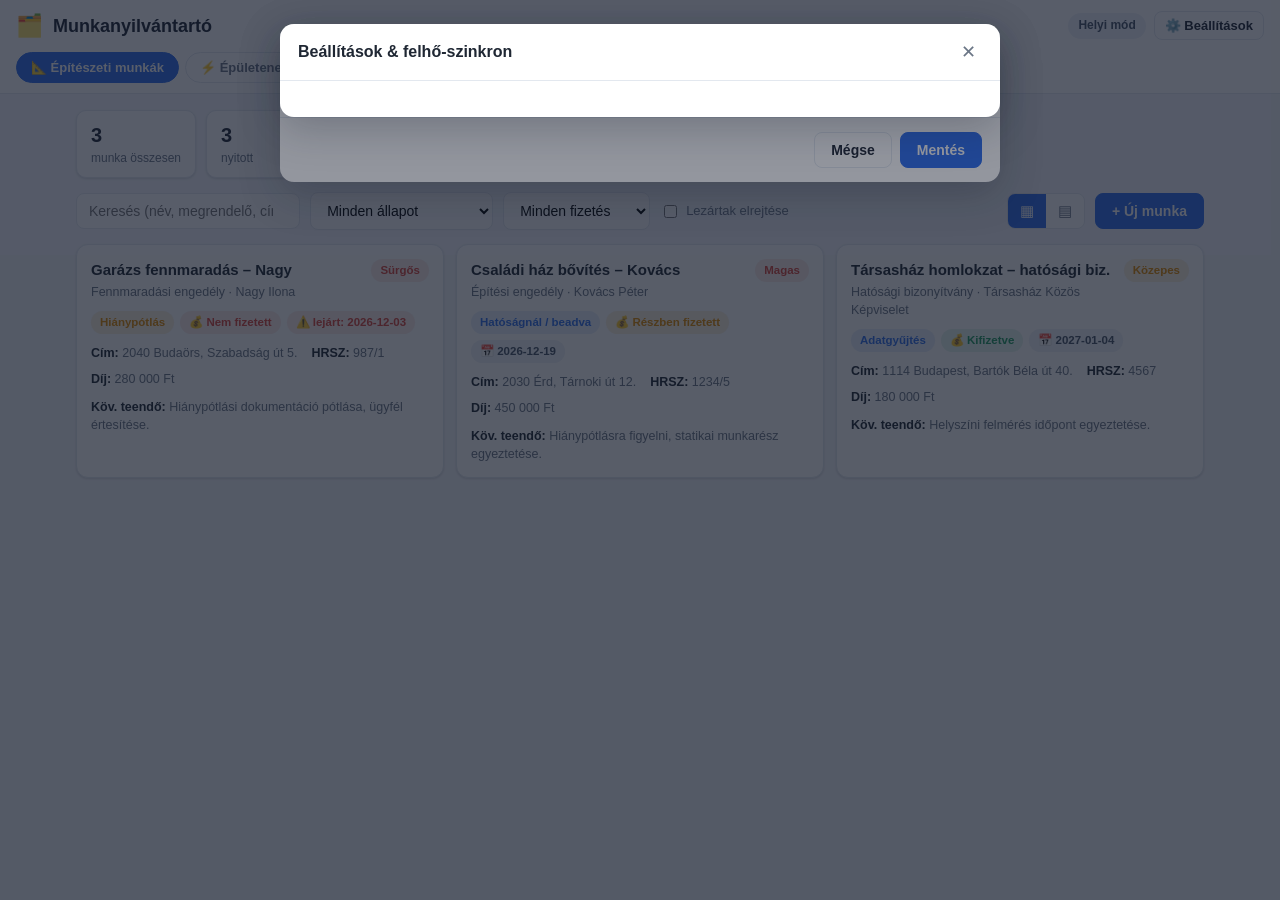
==== index.html @ 5dedd258 "Ujratervezes: statikus grafikus webapp (GitHub Pages + Supabase) Apps Script/Sheets helyett onallo S" ====
<!DOCTYPE html>
<html lang="hu">
<head>
  <meta charset="utf-8">
  <meta name="viewport" content="width=device-width, initial-scale=1">
  <title>Munkanyilvántartó</title>
  <link rel="icon" href="data:image/svg+xml,<svg xmlns='http://www.w3.org/2000/svg' viewBox='0 0 100 100'><text y='.9em' font-size='90'>🗂️</text></svg>">
  <link rel="stylesheet" href="css/styles.css">
</head>
<body>
  <header class="topbar">
    <div class="topbar-row">
      <div class="brand">
        <span class="logo">🗂️</span>
        <h1 id="appTitle">Munkanyilvántartó</h1>
      </div>
      <div class="conn">
        <span id="connBadge" class="conn-badge local" title="Adattárolás módja">Helyi mód</span>
        <button class="btn ghost small" id="settingsBtn">⚙️ Beállítások</button>
      </div>
    </div>
    <nav class="tabs" id="tabs"></nav>
  </header>

  <main>
    <section class="summary" id="summary"></section>

    <section class="toolbar">
      <input type="search" id="search" placeholder="Keresés (név, megrendelő, cím, HRSZ…)">
      <select id="statusFilter"><option value="">Minden állapot</option></select>
      <select id="payFilter">
        <option value="">Minden fizetés</option>
        <option value="Nem fizetett">Nem fizetett</option>
        <option value="Részben fizetett">Részben fizetett</option>
        <option value="Kifizetve">Kifizetve</option>
      </select>
      <label class="chk"><input type="checkbox" id="hideClosed"> Lezártak elrejtése</label>
      <div class="spacer"></div>
      <div class="viewtoggle" id="viewToggle">
        <button data-view="cards" class="active" title="Kártya nézet">▦</button>
        <button data-view="table" title="Táblázat nézet">▤</button>
      </div>
      <button class="btn primary" id="addBtn">+ Új munka</button>
    </section>

    <section id="content"></section>
    <p class="empty" id="emptyState" hidden>Nincs megjeleníthető munka. Hozz létre egyet a „+ Új munka" gombbal.</p>
  </main>

  <!-- Szerkesztő modál -->
  <div class="modal-backdrop" id="modal" hidden>
    <div class="modal" role="dialog" aria-modal="true">
      <div class="modal-head">
        <h2 id="modalTitle">Új munka</h2>
        <button class="icon-btn" id="modalClose" title="Bezár">✕</button>
      </div>
      <form id="recordForm" class="form-grid"></form>
      <div class="modal-foot">
        <button class="btn danger ghost" id="deleteBtn" type="button" hidden>Törlés</button>
        <div class="spacer"></div>
        <button class="btn ghost" id="cancelBtn" type="button">Mégse</button>
        <button class="btn primary" id="saveBtn" type="button">Mentés</button>
      </div>
    </div>
  </div>

  <!-- Beállítások / felhő-kapcsolat modál -->
  <div class="modal-backdrop" id="settingsModal" hidden>
    <div class="modal" role="dialog" aria-modal="true">
      <div class="modal-head">
        <h2>Beállítások &amp; felhő-szinkron</h2>
        <button class="icon-btn" id="settingsClose" title="Bezár">✕</button>
      </div>
      <div class="settings-body" id="settingsBody"></div>
    </div>
  </div>

  <div class="toast" id="toast" hidden></div>
  <div class="loader" id="loader"><div class="spinner"></div></div>

  <script type="module" src="js/app.js"></script>
</body>
</html>
---- css/styles.css ----
:root {
  --bg: #f4f6fa;
  --card: #ffffff;
  --ink: #1f2733;
  --muted: #6b7686;
  --line: #e3e8ef;
  --brand: #2f6fed;
  --brand-dark: #2256c4;
  --danger: #d9453c;
  --ok: #1f9d63;
  --warn: #e08a00;
  --shadow: 0 1px 3px rgba(16,24,40,.08), 0 1px 2px rgba(16,24,40,.06);
}
* { box-sizing: border-box; }
body {
  margin: 0; background: var(--bg); color: var(--ink);
  font-family: -apple-system, BlinkMacSystemFont, "Segoe UI", Roboto, Arial, sans-serif;
  font-size: 14px; line-height: 1.45;
}
h1 { font-size: 18px; margin: 0; }
h2 { font-size: 16px; margin: 0; }
h3 { font-size: 14px; margin: 0 0 8px; }

/* Fejléc */
.topbar { background: #fff; border-bottom: 1px solid var(--line); padding: 10px 16px; position: sticky; top: 0; z-index: 10; }
.topbar-row { display: flex; align-items: center; justify-content: space-between; gap: 12px; flex-wrap: wrap; }
.brand { display: flex; align-items: center; gap: 10px; }
.logo { font-size: 22px; }
.conn { display: flex; align-items: center; gap: 8px; }
.conn-badge { font-size: 12px; font-weight: 700; padding: 4px 10px; border-radius: 999px; }
.conn-badge.local { background: #eef2f8; color: #475467; }
.conn-badge.cloud { background: #e6f6ee; color: var(--ok); }

.tabs { display: flex; gap: 6px; margin-top: 10px; flex-wrap: wrap; }
.tab { border: 1px solid var(--line); background: #fff; color: var(--muted); padding: 7px 14px; border-radius: 999px; cursor: pointer; font-size: 13px; font-weight: 600; }
.tab.active { background: var(--brand); color: #fff; border-color: var(--brand); }

main { max-width: 1160px; margin: 0 auto; padding: 16px; }

/* Összesítő */
.summary { display: flex; gap: 10px; flex-wrap: wrap; margin-bottom: 14px; }
.stat { background: var(--card); border: 1px solid var(--line); border-radius: 10px; padding: 10px 14px; box-shadow: var(--shadow); min-width: 120px; }
.stat .num { font-size: 20px; font-weight: 700; }
.stat .lbl { color: var(--muted); font-size: 12px; }

/* Eszköztár */
.toolbar { display: flex; gap: 10px; align-items: center; flex-wrap: wrap; margin-bottom: 14px; }
.toolbar input[type="search"], .toolbar select { border: 1px solid var(--line); border-radius: 8px; padding: 9px 12px; font-size: 14px; background: #fff; }
.toolbar input[type="search"] { flex: 1; min-width: 200px; }
.chk { display: flex; align-items: center; gap: 6px; color: var(--muted); font-size: 13px; }
.spacer { flex: 1; }
.viewtoggle { display: flex; border: 1px solid var(--line); border-radius: 8px; overflow: hidden; }
.viewtoggle button { border: none; background: #fff; padding: 8px 12px; cursor: pointer; font-size: 15px; color: var(--muted); }
.viewtoggle button.active { background: var(--brand); color: #fff; }

/* Gombok */
.btn { border: 1px solid var(--line); background: #fff; color: var(--ink); padding: 9px 16px; border-radius: 8px; cursor: pointer; font-size: 14px; font-weight: 600; }
.btn.small { padding: 6px 10px; font-size: 13px; }
.btn.primary { background: var(--brand); border-color: var(--brand); color: #fff; }
.btn.primary:hover { background: var(--brand-dark); }
.btn.ghost { background: transparent; }
.btn.danger { color: var(--danger); border-color: var(--danger); }
.btn.danger.ghost:hover { background: #fdecea; }
.btn:disabled { opacity: .5; cursor: not-allowed; }
.icon-btn { border: none; background: none; font-size: 18px; cursor: pointer; color: var(--muted); }

/* Kártyák */
.cards { display: grid; grid-template-columns: repeat(auto-fill, minmax(320px, 1fr)); gap: 12px; }
.card { background: var(--card); border: 1px solid var(--line); border-radius: 12px; padding: 14px; box-shadow: var(--shadow); cursor: pointer; transition: transform .05s; }
.card:hover { border-color: #cdd6e4; }
.card:active { transform: scale(.997); }
.card-head { display: flex; justify-content: space-between; gap: 8px; align-items: start; }
.card-title { font-weight: 700; font-size: 15px; }
.card-sub { color: var(--muted); font-size: 12.5px; margin-top: 2px; }
.card-row { display: flex; gap: 8px 14px; flex-wrap: wrap; margin-top: 10px; font-size: 12.5px; color: var(--muted); }
.card-row b { color: var(--ink); font-weight: 600; }
.badges { display: flex; gap: 6px; flex-wrap: wrap; margin-top: 10px; }
.badge { font-size: 11.5px; font-weight: 700; padding: 3px 9px; border-radius: 999px; background: #eef2f8; color: #475467; }
.badge.green { background: #e6f6ee; color: var(--ok); }
.badge.red { background: #fdecea; color: var(--danger); }
.badge.amber { background: #fdf2e0; color: var(--warn); }
.badge.blue { background: #e8f0fe; color: var(--brand); }
.badge.due { background: #fdecea; color: var(--danger); }
.badge.soon { background: #fdf2e0; color: var(--warn); }

/* Táblázat nézet */
.table-wrap { overflow-x: auto; background: var(--card); border: 1px solid var(--line); border-radius: 12px; box-shadow: var(--shadow); }
table.grid { width: 100%; border-collapse: collapse; font-size: 13px; }
table.grid th, table.grid td { text-align: left; padding: 10px 12px; border-bottom: 1px solid var(--line); white-space: nowrap; }
table.grid th { background: #f8fafc; color: var(--muted); font-weight: 600; position: sticky; top: 0; }
table.grid tbody tr { cursor: pointer; }
table.grid tbody tr:hover { background: #f5f8ff; }

.empty { text-align: center; color: var(--muted); padding: 40px 10px; }

/* Modál */
.modal-backdrop { position: fixed; inset: 0; background: rgba(16,24,40,.45); display: flex; align-items: flex-start; justify-content: center; padding: 24px 12px; z-index: 50; overflow: auto; }
.modal { background: #fff; border-radius: 14px; width: 100%; max-width: 720px; box-shadow: 0 12px 40px rgba(16,24,40,.25); display: flex; flex-direction: column; max-height: calc(100vh - 48px); }
.modal-head { display: flex; justify-content: space-between; align-items: center; padding: 16px 18px; border-bottom: 1px solid var(--line); }
.modal-foot { display: flex; gap: 8px; align-items: center; padding: 14px 18px; border-top: 1px solid var(--line); }
.form-grid { display: grid; grid-template-columns: 1fr 1fr; gap: 12px 14px; padding: 18px; overflow: auto; }
.field { display: flex; flex-direction: column; gap: 5px; }
.field.full { grid-column: 1 / -1; }
.field label { font-size: 12.5px; font-weight: 600; color: var(--muted); }
.field input, .field select, .field textarea { border: 1px solid var(--line); border-radius: 8px; padding: 9px 11px; font-size: 14px; font-family: inherit; background: #fff; }
.field textarea { min-height: 64px; resize: vertical; }
.field input:focus, .field select:focus, .field textarea:focus { outline: 2px solid #bcd0fb; border-color: var(--brand); }
.req:after { content: " *"; color: var(--danger); }
.ms { display: flex; gap: 12px; flex-wrap: wrap; padding: 4px 0; }
.ms label { display: flex; align-items: center; gap: 6px; color: var(--ink); font-weight: 500; }
.switch { flex-direction: row; align-items: center; gap: 8px; }
.switch label { color: var(--ink); order: 2; }

/* Beállítások panel */
.settings-body { padding: 18px; overflow: auto; }
.settings-body .sec { border: 1px solid var(--line); border-radius: 10px; padding: 14px; margin-bottom: 14px; }
.settings-body p { color: var(--muted); margin: 0 0 10px; }
.settings-body label { display: block; font-size: 12.5px; font-weight: 600; color: var(--muted); margin: 8px 0 4px; }
.settings-body input { width: 100%; border: 1px solid var(--line); border-radius: 8px; padding: 9px 11px; font-size: 14px; }
.settings-body .row { display: flex; gap: 8px; flex-wrap: wrap; margin-top: 12px; }
.settings-body a { color: var(--brand); }
.status-line { font-size: 13px; margin-top: 10px; }
.status-line.ok { color: var(--ok); }
.status-line.err { color: var(--danger); }
.steps { margin: 8px 0 0 18px; padding: 0; color: var(--muted); font-size: 13px; }
.steps li { margin: 4px 0; }

/* Toast + loader */
.toast { position: fixed; bottom: 20px; left: 50%; transform: translateX(-50%); background: #1f2733; color: #fff; padding: 11px 18px; border-radius: 10px; font-size: 14px; z-index: 100; box-shadow: var(--shadow); }
.loader { position: fixed; inset: 0; background: rgba(255,255,255,.6); display: none; align-items: center; justify-content: center; z-index: 200; }
.loader.on { display: flex; }
.spinner { width: 36px; height: 36px; border: 4px solid #dbe3f0; border-top-color: var(--brand); border-radius: 50%; animation: spin .8s linear infinite; }
@keyframes spin { to { transform: rotate(360deg); } }

@media (max-width: 560px) {
  .form-grid { grid-template-columns: 1fr; }
  .cards { grid-template-columns: 1fr; }
}
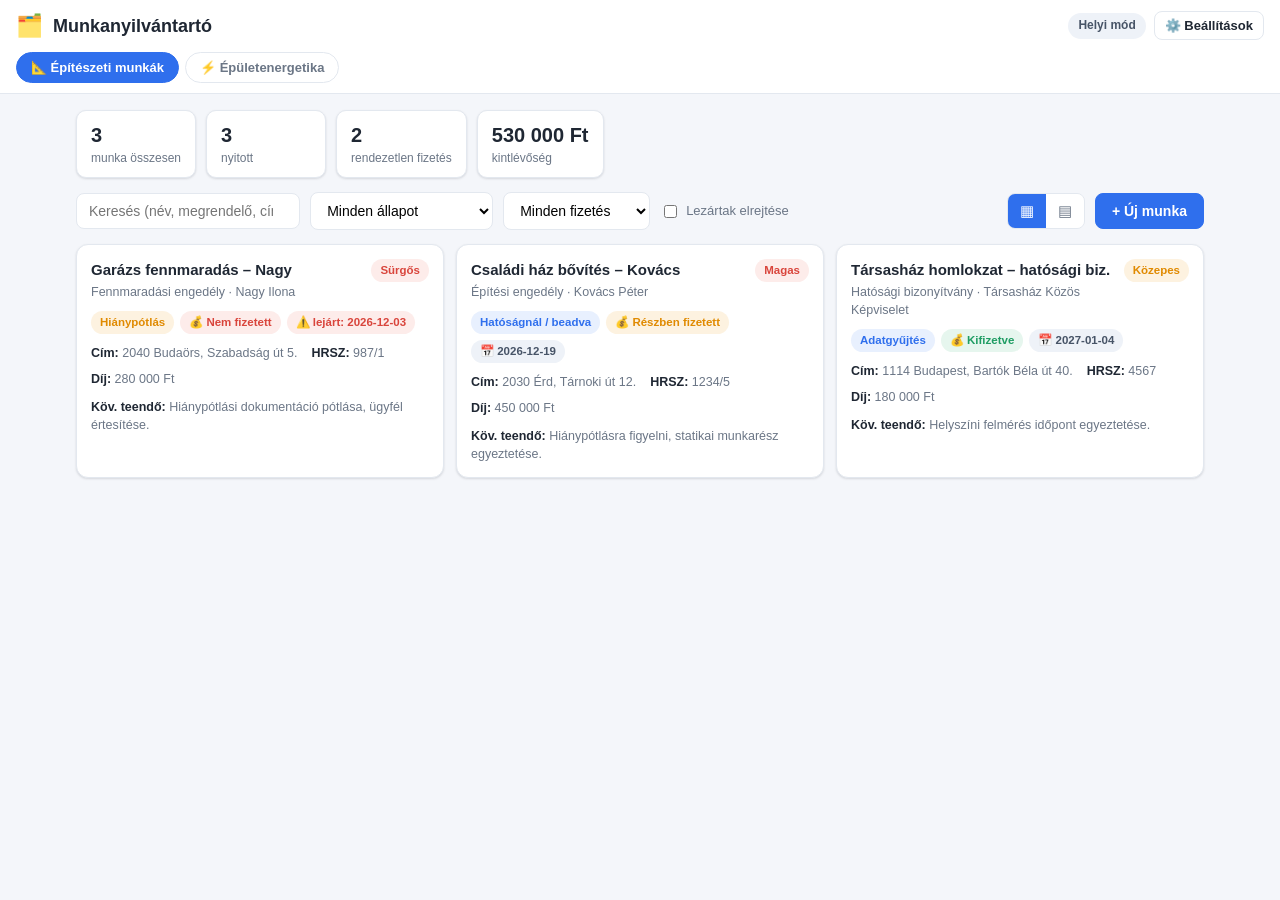
==== commit ad9fef56: "Cache-busting verzio a CSS/JS-hez (friss betoltes a modal-javitashoz) https://claude.ai/code/session" ====
--- a/index.html
+++ b/index.html
@@ -5,7 +5,7 @@
   <meta name="viewport" content="width=device-width, initial-scale=1">
   <title>Munkanyilvántartó</title>
   <link rel="icon" href="data:image/svg+xml,<svg xmlns='http://www.w3.org/2000/svg' viewBox='0 0 100 100'><text y='.9em' font-size='90'>🗂️</text></svg>">
-  <link rel="stylesheet" href="css/styles.css">
+  <link rel="stylesheet" href="css/styles.css?v=2">
 </head>
 <body>
   <header class="topbar">
@@ -78,6 +78,6 @@
   <div class="toast" id="toast" hidden></div>
   <div class="loader" id="loader"><div class="spinner"></div></div>
 
-  <script type="module" src="js/app.js"></script>
+  <script type="module" src="js/app.js?v=2"></script>
 </body>
 </html>
--- a/css/styles.css
+++ b/css/styles.css
@@ -95,6 +95,7 @@
 
 /* Modál */
 .modal-backdrop { position: fixed; inset: 0; background: rgba(16,24,40,.45); display: flex; align-items: flex-start; justify-content: center; padding: 24px 12px; z-index: 50; overflow: auto; }
+.modal-backdrop[hidden] { display: none; }  /* a `hidden` attribútum legyen erősebb a display: flex-nél */
 .modal { background: #fff; border-radius: 14px; width: 100%; max-width: 720px; box-shadow: 0 12px 40px rgba(16,24,40,.25); display: flex; flex-direction: column; max-height: calc(100vh - 48px); }
 .modal-head { display: flex; justify-content: space-between; align-items: center; padding: 16px 18px; border-bottom: 1px solid var(--line); }
 .modal-foot { display: flex; gap: 8px; align-items: center; padding: 14px 18px; border-top: 1px solid var(--line); }
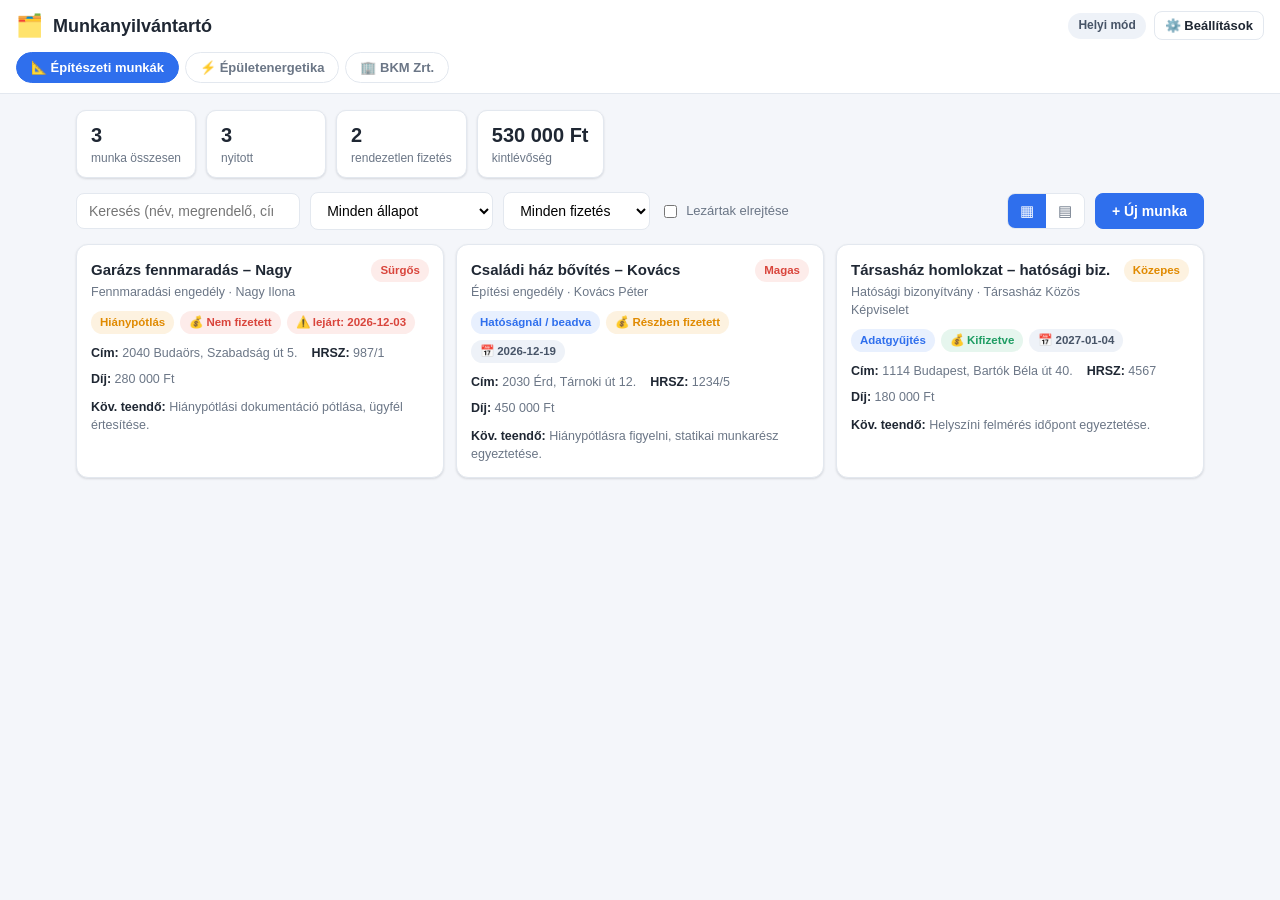
==== commit 6c22ce07: "Uj ful: BKM Zrt. (az epiteszeti mezokeszlettel), kozos EPITESZET_FIELDS - cache v=4 https://claude.a" ====
--- a/index.html
+++ b/index.html
@@ -5,7 +5,7 @@
   <meta name="viewport" content="width=device-width, initial-scale=1">
   <title>Munkanyilvántartó</title>
   <link rel="icon" href="data:image/svg+xml,<svg xmlns='http://www.w3.org/2000/svg' viewBox='0 0 100 100'><text y='.9em' font-size='90'>🗂️</text></svg>">
-  <link rel="stylesheet" href="css/styles.css?v=2">
+  <link rel="stylesheet" href="css/styles.css?v=4">
 </head>
 <body>
   <header class="topbar">
@@ -78,6 +78,6 @@
   <div class="toast" id="toast" hidden></div>
   <div class="loader" id="loader"><div class="spinner"></div></div>
 
-  <script type="module" src="js/app.js?v=2"></script>
+  <script type="module" src="js/app.js?v=4"></script>
 </body>
 </html>
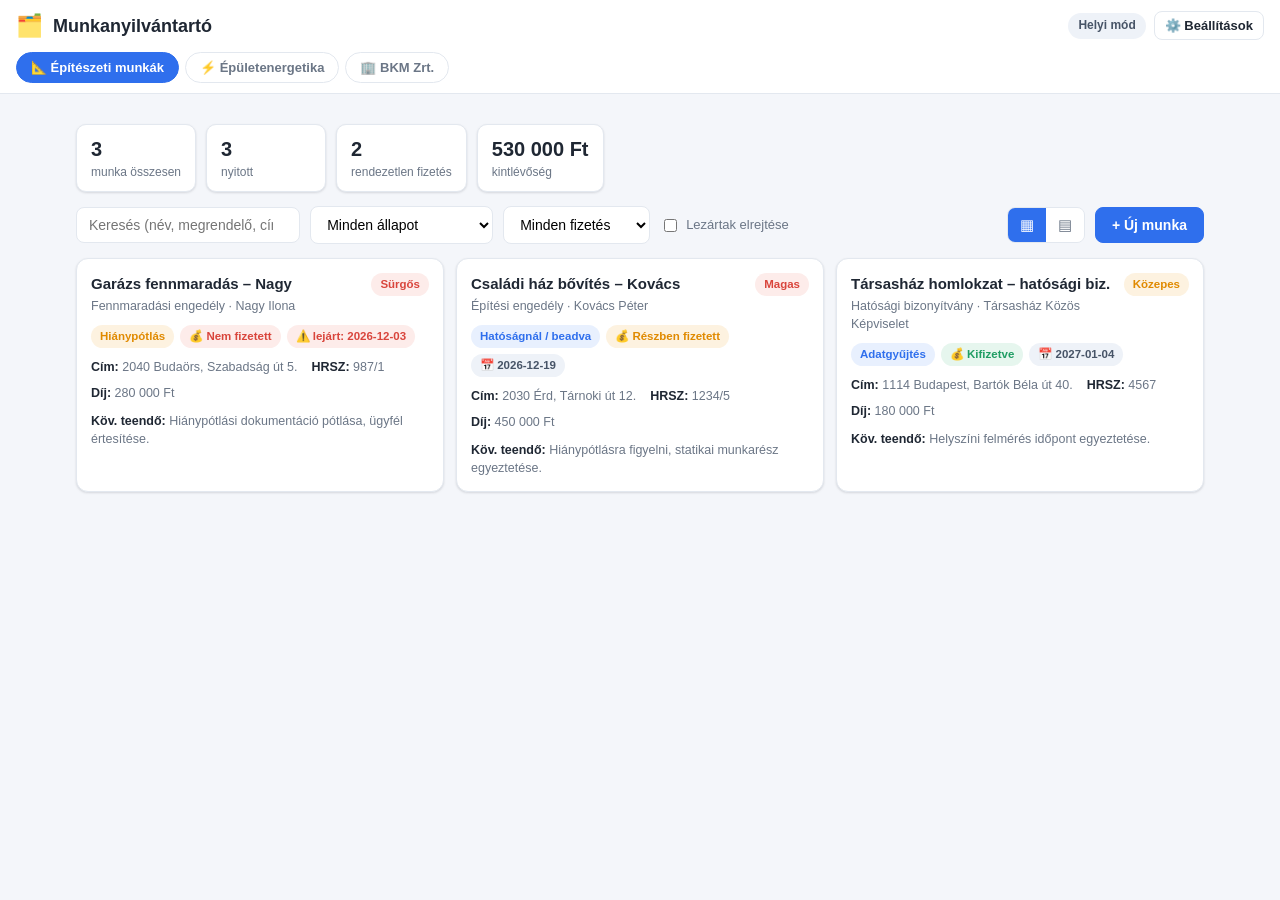
==== commit 42beadcf: "BKM: egyszeru Uj munka urlap + kulon Napi naplo alnezet - BKM munka mezok leegyszerusitve: Feladat, " ====
--- a/index.html
+++ b/index.html
@@ -5,7 +5,7 @@
   <meta name="viewport" content="width=device-width, initial-scale=1">
   <title>Munkanyilvántartó</title>
   <link rel="icon" href="data:image/svg+xml,<svg xmlns='http://www.w3.org/2000/svg' viewBox='0 0 100 100'><text y='.9em' font-size='90'>🗂️</text></svg>">
-  <link rel="stylesheet" href="css/styles.css?v=4">
+  <link rel="stylesheet" href="css/styles.css?v=6">
 </head>
 <body>
   <header class="topbar">
@@ -23,9 +23,11 @@
   </header>
 
   <main>
+    <div class="subnav" id="subnav" hidden></div>
+
     <section class="summary" id="summary"></section>
 
-    <section class="toolbar">
+    <section class="toolbar" id="toolbar">
       <input type="search" id="search" placeholder="Keresés (név, megrendelő, cím, HRSZ…)">
       <select id="statusFilter"><option value="">Minden állapot</option></select>
       <select id="payFilter">
@@ -78,6 +80,6 @@
   <div class="toast" id="toast" hidden></div>
   <div class="loader" id="loader"><div class="spinner"></div></div>
 
-  <script type="module" src="js/app.js?v=4"></script>
+  <script type="module" src="js/app.js?v=6"></script>
 </body>
 </html>
--- a/css/styles.css
+++ b/css/styles.css
@@ -126,6 +126,34 @@
 .steps { margin: 8px 0 0 18px; padding: 0; color: var(--muted); font-size: 13px; }
 .steps li { margin: 4px 0; }
 
+/* BKM alfül-kapcsoló */
+.subnav { display: flex; gap: 6px; margin-bottom: 14px; }
+.subnav button { border: 1px solid var(--line); background: #fff; color: var(--muted); padding: 8px 16px; border-radius: 8px; cursor: pointer; font-size: 13.5px; font-weight: 600; }
+.subnav button.active { background: var(--ink); color: #fff; border-color: var(--ink); }
+
+/* Napi napló nézet (önálló) */
+.journal { background: var(--card); border: 1px solid var(--line); border-radius: 12px; box-shadow: var(--shadow); padding: 16px; }
+.journal-add { display: flex; gap: 8px; flex-wrap: wrap; align-items: center; padding-bottom: 14px; margin-bottom: 14px; border-bottom: 1px solid var(--line); }
+.journal-add input[type="date"] { width: auto; border: 1px solid var(--line); border-radius: 8px; padding: 9px 11px; font-size: 14px; }
+.journal-add input[type="text"] { flex: 1; min-width: 200px; border: 1px solid var(--line); border-radius: 8px; padding: 9px 11px; font-size: 14px; }
+.journal-day { margin-bottom: 14px; }
+.journal-day-head { font-weight: 700; font-size: 13px; color: var(--ink); margin-bottom: 6px; display: flex; align-items: center; gap: 8px; }
+.journal-day.thisweek .journal-day-head { color: var(--brand); }
+.journal-empty { color: var(--muted); text-align: center; padding: 24px 8px; }
+
+/* Napi munkanapló mező */
+.naplo { display: flex; flex-direction: column; gap: 10px; }
+.naplo-list { display: flex; flex-direction: column; gap: 6px; }
+.naplo-item { display: flex; align-items: center; gap: 10px; padding: 7px 10px; border: 1px solid var(--line); border-radius: 8px; background: #fff; }
+.naplo-item.thisweek { border-color: #bcd0fb; background: #f5f8ff; }
+.naplo-date { font-weight: 700; font-size: 12px; color: var(--brand); white-space: nowrap; }
+.naplo-text { flex: 1; font-size: 13px; }
+.naplo-del { border: none; background: none; color: var(--muted); cursor: pointer; font-size: 13px; padding: 2px 4px; }
+.naplo-del:hover { color: var(--danger); }
+.naplo-add { display: flex; gap: 6px; flex-wrap: wrap; align-items: center; }
+.naplo-add input[type="date"] { width: auto; }
+.naplo-add input[type="text"] { flex: 1; min-width: 140px; }
+
 /* Toast + loader */
 .toast { position: fixed; bottom: 20px; left: 50%; transform: translateX(-50%); background: #1f2733; color: #fff; padding: 11px 18px; border-radius: 10px; font-size: 14px; z-index: 100; box-shadow: var(--shadow); }
 .loader { position: fixed; inset: 0; background: rgba(255,255,255,.6); display: none; align-items: center; justify-content: center; z-index: 200; }
